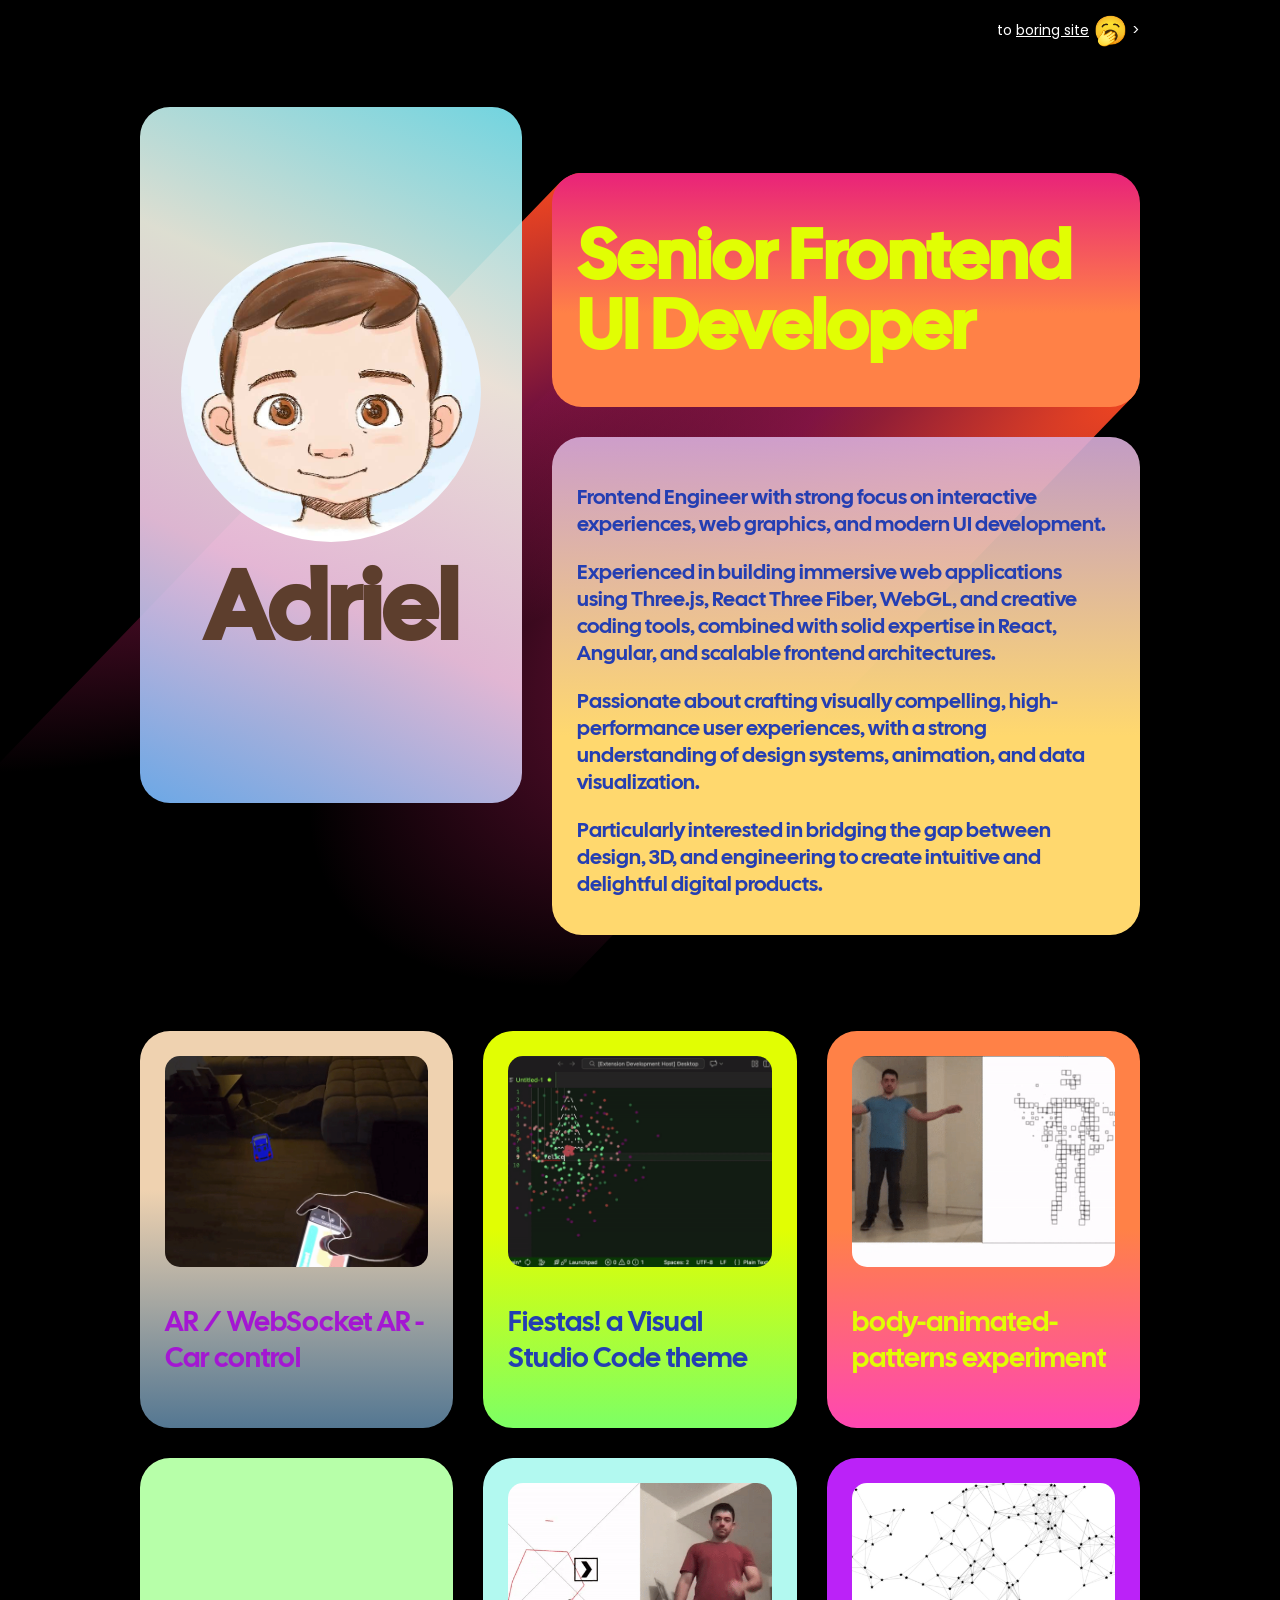
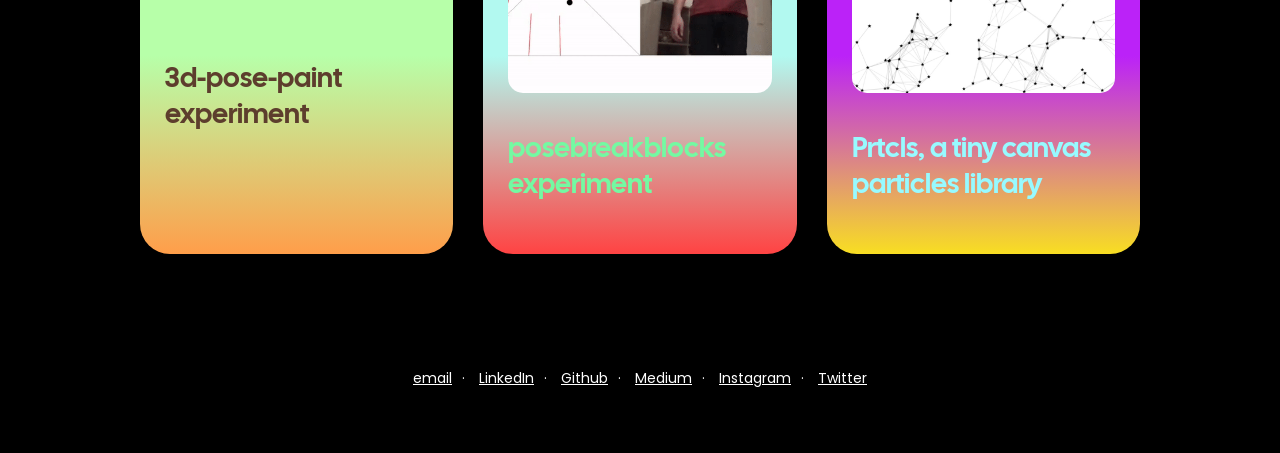
==== fun.html @ 5bd7b4da "first commit" ====
<!DOCTYPE html>
<html lang="en">
<head>
    <meta charset="UTF-8">
    <meta name="viewport" content="width=device-width, initial-scale=1.0">
    <link rel="icon" href="img/favicon.ico" type="image/x-icon">
    <title>Adriel Zarate · Frontend Developer</title>
    <link rel="preconnect" href="https://fonts.googleapis.com">
    <link rel="preconnect" href="https://fonts.gstatic.com" crossorigin>
    <link href="https://fonts.googleapis.com/css2?family=Cal+Sans&family=Poppins:wght@300;400;700&display=swap" rel="stylesheet">
    <link rel="stylesheet" href="css/style.css">
    <link rel="stylesheet" href="css/fun.css">
</head>
<body>
    <div class="fun">
        <nav>
            <a href="/">to <span class="underline">boring site</span> <span class="emoji">🥱</span> ></a>
        </nav>
        <section class="full-screen">
            <div class="intro">
                <div class="card me">
                    <img src="img/adriel-zarate-cartoon.jpg" alt="Adriel Zarate cartoon profile picture">
                    <h1>Adriel</h1>
                </div>
                <div class="card title">
                    <h2>
                        Senior Frontend
                        UI Developer
                    </h2>
                </div>
                <div class="card about">
                    <p>Frontend Engineer with strong focus on interactive experiences, web graphics, and modern UI development.</p>
                    <p>Experienced in building immersive web applications using Three.js, React Three Fiber, WebGL, and creative coding tools, combined with solid expertise in React, Angular, and scalable frontend architectures.</p>
                    <p>Passionate about crafting visually compelling, high-performance user experiences, with a strong understanding of design systems, animation, and data visualization.</p>
                    <p>Particularly interested in bridging the gap between design, 3D, and engineering to create intuitive and delightful digital products.</p>
                </div>
            </div>
        </section>

        <section class="gallery">
            <a class="card media marine" href="https://github.com/adrielzarate/ar-websocket-car-control">
                <img src="img/car.gif" alt="">
                <p>AR / WebSocket AR - Car control</p>
            </a>
            
            <a class="card media lima" href="https://marketplace.visualstudio.com/items?itemName=AdrielZarate.fiestas-vscode">
                <img src="img/fiestas-vs-code-theme.gif" alt="Fiestas Visual Studio Code theme">
                <p>Fiestas! a Visual Studio Code theme</p>
            </a>

            <a class="card media grapefruit" href="https://github.com/adrielzarate/body-animated-patterns">
                <img src="img/body-animated-patterns.gif" alt="">
                <p>body-animated-patterns experiment</p>
            </a>

            <a class="card media nameksunset" href="https://github.com/adrielzarate/3d-pose-paint">
                <div class="iframe-container">
                    <iframe width="560" height="315" src="https://www.youtube.com/embed/7lMOdYc4F4c?si=sn1G34x6q04rCyRJ" title="YouTube video player" frameborder="0" allow="accelerometer; autoplay; clipboard-write; encrypted-media; gyroscope; picture-in-picture; web-share" referrerpolicy="strict-origin-when-cross-origin" allowfullscreen></iframe>
                </div>
                <p>3d-pose-paint experiment</p>
            </a>

            <a class="card media ice" href="https://github.com/adrielzarate/posebreakblocks">
                <img src="img/posebreakblocks.gif" alt="">
                <p>posebreakblocks experiment</p>
            </a>

            <a class="card media sunset" href="https://github.com/adrielzarate/prtcls">
                <img src="img/prtcls.jpg" alt="">
                <p>Prtcls, a tiny canvas particles library</p>
            </a>
        </section>

        <footer class="links">
            <ul>
                <li><a href="mailto:adrielzarate@gmail.com">email</a></li>
                <li><a href="https://www.linkedin.com/in/adrielzarate/">LinkedIn</a></li>
                <li><a href="https://github.com/adrielzarate">Github</a></li>
                <li><a href="https://medium.com/@adrielzarate">Medium</a></li>
                <li><a href="https://www.instagram.com/adrielzarate.art/">Instagram</a></li>
                <li><a href="https://twitter.com/adriel_zarate">Twitter</a></li>
            </ul>
        </footer>
    </div>
</body>
</html>
---- css/style.css ----
*::before,
*::after,
html,
body {
    padding: 0;
    margin: 0;
    box-sizing: content-box;
}

html,
body {
    font-size: 14px;
    color: #1E1E1E;
    -webkit-font-smoothing: antialiased;
}

body {
    font-family: "Poppins", sans-serif;
    font-weight: 400;
    font-style: normal;
}

nav {
    max-width: 1000px;
    margin: auto;
    padding-top: 20px;
}

nav a {
    text-decoration: none;
    display: flex;
    justify-content: right;
    align-items: center;
}

nav .underline {
    text-decoration: underline;
    margin: 0 4px;
}

nav .emoji {
    font-size: 2rem;
    line-height: 0;
    margin-right: 4px;
}

.links ul {
    grid-column: 2;
    list-style: none;
    padding: 0;
}

.links li {
    display: inline-block;
}

.links a::after {
    content: "·";
    display: inline-block;
    margin: 0 10px;
}

.links li:last-child a::after {
    content: none;
}

@view-transition {
    navigation: auto;
    types: slide, forwards;
}

.intro h1 {
    view-transition-name: adriel;
}

.intro h2 {
    view-transition-name: role;
}

.intro .about {
    view-transition-name: about;
}

::view-transition-group(*) {
    animation-duration: .5s;
}
---- css/fun.css ----
body {
    background-color: #000;
}

.card {
    padding: 25px;
    border-radius: 30px;
}

nav a {
    color: #fff;
}

.me {
    background: linear-gradient(25deg, rgba(119, 186, 255, 90%), rgba(244, 201, 231, 90%), rgba(245, 246, 232, 90%), rgba(125, 235, 248, 90%));
    display: flex;
    justify-content: center;
    align-items: center;
    flex-direction: column;
    padding-top: 130px;
    padding-bottom: 130px;
}

.me img {
    object-fit: cover;
    border-radius: 50%;
    width: 300px;
    height: 300px;
}

h1 {
    color: #5D3E2D;
    font-size: 7rem;
    font-family: "Cal Sans", sans-serif;
    text-align: center;
    margin: 0;
}

h2 {
    font-family: "Cal Sans", sans-serif;
    color: #E1FE03;
    font-size: 5rem;
    line-height: 1;
}

.title {
    background: linear-gradient(to bottom, #e92379 0%, #ff8147 60%);
}

.about {
    font-family: "Cal Sans", sans-serif;
    color: #243EB2;
    font-size: 1.5rem;
    background: linear-gradient(to bottom, rgba(216, 173, 218, 90%) 0%, #FFD86E 60%);
}

a.card {
    display: block;
    text-decoration: none;
}

.media {
    font-family: "Cal Sans", sans-serif;
    font-size: 2rem;
    max-width: 300px;
}

.media img {
    border-radius: 15px;
    width: 100%;
    aspect-ratio: 5 / 4;
    object-fit: cover;
}

.media .iframe-container {
    position: relative;
    width: 100%;
    padding-top: 56.25%;
    /* 16:9 = 9/16 = 0.5625 */
}

.iframe-container iframe {
    position: absolute;
    top: 0;
    left: 0;
    width: 100%;
    height: 100%;
    border: 0;
}

.lima {
    color: #243EB2;
    background: linear-gradient(to bottom, #E1FE03 50%, #7DFF64 100%);
}

.grapefruit {
    color: #E1FE03;
    background: linear-gradient(to bottom, #FF8147 50%, #FF47B2 100%);
}

.nameksunset {
    color: #5D3E2D;
    background: linear-gradient(to bottom, #B7FFA9 50%, #FF9E4A 100%);
}

.ice {
    color: #74f9a2;
    background: linear-gradient(to bottom, #b2f9f0 50%, #ff4343 100%);
}

.sunset {
    color: #97faff;
    background: linear-gradient(to bottom, #bb22f8 50%, #F8DE22 100%);
}

.marine {
    color: #a417d2;
    background: linear-gradient(to bottom, #EFD2B0 40%, #547792 100%);
}

.full-screen {
    min-height: 95vh;
    display: grid;
    align-items: center;
    margin-bottom: 30px;
}

.intro {
    display: grid;
    grid-gap: 30px;
    grid-template-columns: repeat(5, 1fr);
    grid-template-rows: repeat(15, 1fr);
    height: 100vh;
    height: 960px;
}

.me {
    grid-column: 1 / 3;
    grid-row: 2 / 13;
}

.title {
    grid-column: 3 / -1;
    grid-row: 3 / 7;
    display: flex;
    justify-content: center;
    flex-direction: column;
    position: relative;
}

.title::before {
    content: "";
    position: absolute;
    top: 0;
    left: 17px;
    right: 10px;
    z-index: -1;
    transform-origin: left top;
    transform: skewX(-44deg);
    background: radial-gradient(circle farthest-side at left top, rgba(242, 71, 32, 100%) 0%, rgba(233, 36, 120, 50%) 50%, rgba(233, 36, 120, 0) 100%);
    height: 600px;
    border-top-left-radius: 10px;
    border-top-right-radius: 10px;
}

.title::after {
    content: "";
    position: absolute;
    top: calc(100% - 20px);
    left: 0;
    right: -2px;
    z-index: -1;
    transform-origin: right top;
    transform: skewX(-44deg);
    background: radial-gradient(circle farthest-side at right top, rgba(242, 71, 32, 100%) 0%, rgba(233, 36, 120, 50%) 50%, rgba(233, 36, 120, 0) 100%);
    height: 600px;
    border-top-right-radius: 10px;
}


.about {
    grid-column: 3 / -1;
    grid-row: 7 / 15;
    align-content: center;
}

.gallery {
    display: grid;
    grid-gap: 30px;
    grid-template-columns: repeat(3, 1fr);
}


.links {
    text-align: center;
    padding: 100px 0 50px;
}

.links a {
    color: #fff;
}

@media (min-width: 1200px) {
    .fun {
        max-width: 1000px;
        margin: auto;
    }
}
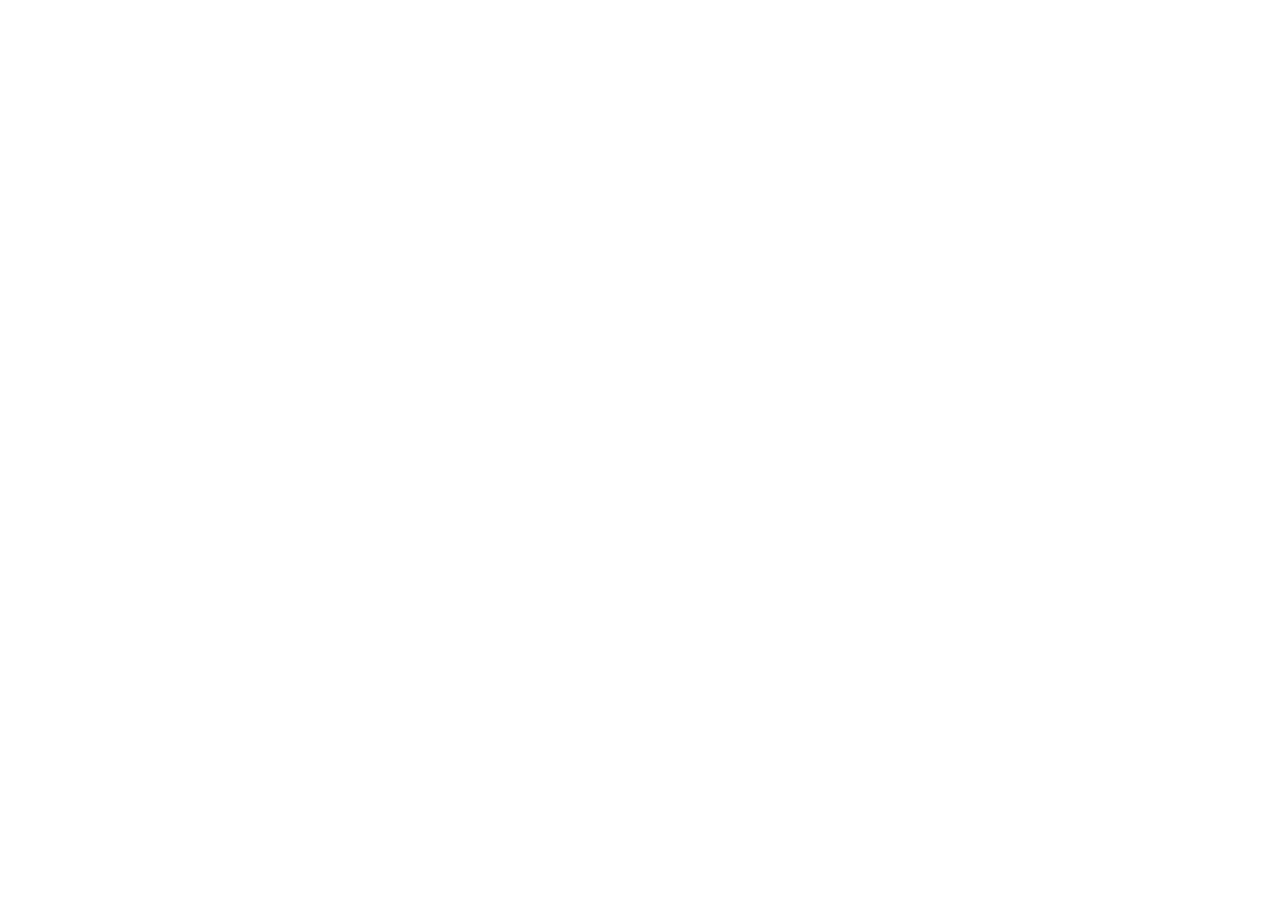
==== commit e915d5aa: "hide fun page" ====
--- a/fun.html
+++ b/fun.html
@@ -5,14 +5,21 @@
     <meta name="viewport" content="width=device-width, initial-scale=1.0">
     <link rel="icon" href="img/favicon.ico" type="image/x-icon">
     <title>Adriel Zarate · Frontend Developer</title>
-    <link rel="preconnect" href="https://fonts.googleapis.com">
+    <!-- <link rel="preconnect" href="https://fonts.googleapis.com">
     <link rel="preconnect" href="https://fonts.gstatic.com" crossorigin>
     <link href="https://fonts.googleapis.com/css2?family=Cal+Sans&family=Poppins:wght@300;400;700&display=swap" rel="stylesheet">
     <link rel="stylesheet" href="css/style.css">
     <link rel="stylesheet" href="css/fun.css">
+    <script type="speculationrules">
+        {
+            "prerender": [{
+                "urls": ["index.html"]
+            }]
+        }
+    </script>   -->
 </head>
 <body>
-    <div class="fun">
+    <!-- <div class="fun">
         <nav>
             <a href="/">to <span class="underline">boring site</span> <span class="emoji">🥱</span> ></a>
         </nav>
@@ -81,6 +88,6 @@
                 <li><a href="https://twitter.com/adriel_zarate">Twitter</a></li>
             </ul>
         </footer>
-    </div>
+    </div> -->
 </body>
 </html>
